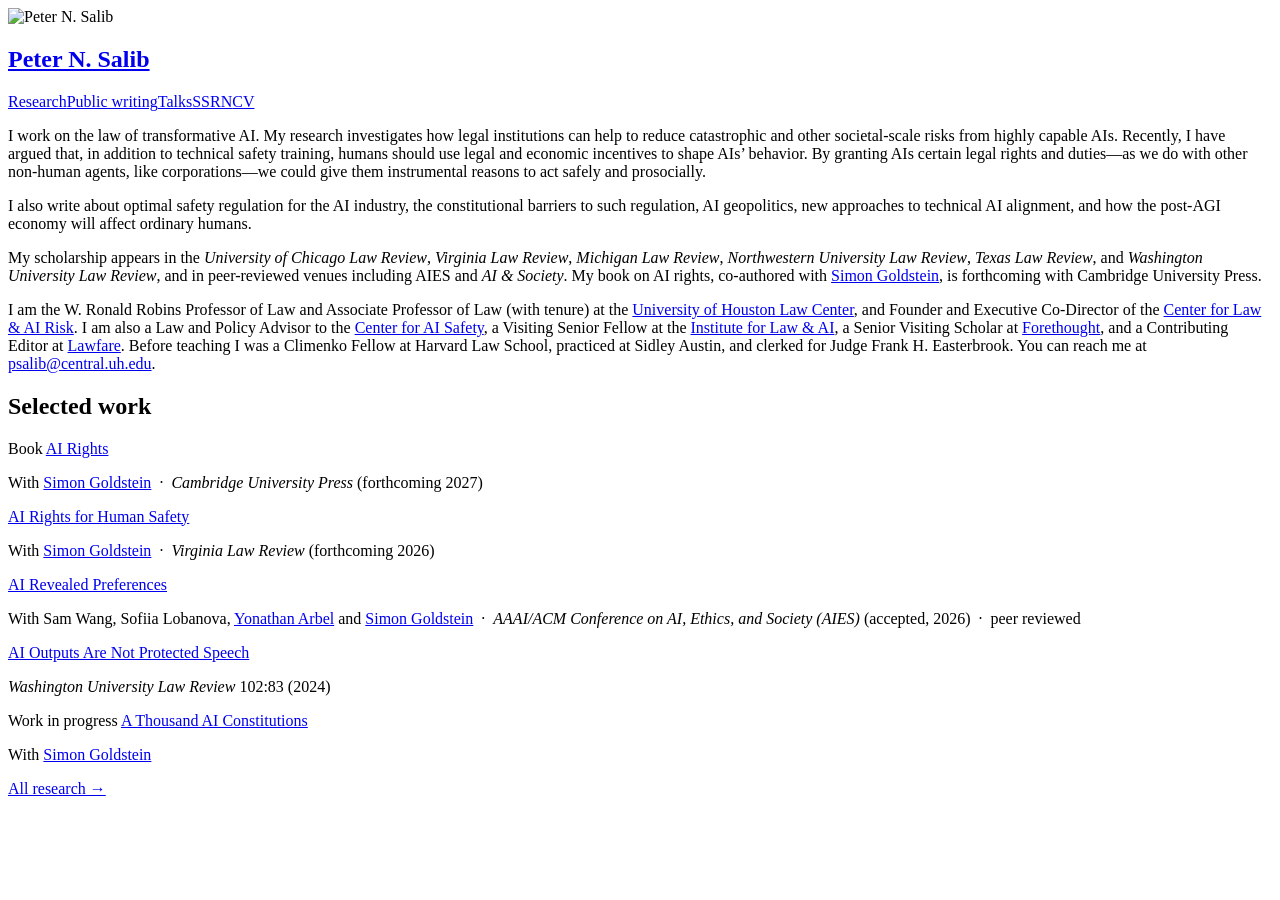
==== public/home/index.html @ 967a2e2e "Write out full journal names on landing page Co-Authored-By: Claude Fable 5 <noreply@anthropic.com>" ====
<!doctype html>
<html lang="en">
<head>
<meta charset="utf-8">
<meta name="viewport" content="width=device-width, initial-scale=1">
<title>Peter N. Salib</title>
<meta name="description" content="Peter N. Salib works on the law of transformative AI: the design of AI regulation, the constitutional barriers to it, empirical work on how AI systems respond to incentives, and legal rights and liability for AI agents. W. Ronald Robins Professor of Law, University of Houston.">
<meta property="og:title" content="Peter N. Salib">
<meta property="og:description" content="Peter N. Salib works on the law of transformative AI: the design of AI regulation, the constitutional barriers to it, empirical work on how AI systems respond to incentives, and legal rights and liability for AI agents. W. Ronald Robins Professor of Law, University of Houston.">
<meta property="og:type" content="profile">
<meta property="og:image" content="https://peternsalib.com/og-image.jpg">
<meta property="og:url" content="https://peternsalib.com/">
<meta name="twitter:card" content="summary_large_image">
<link rel="canonical" href="https://peternsalib.com/">
<link rel="stylesheet" href="/style.css">
<link rel="icon" href="/favicon.svg" type="image/svg+xml">
<link rel="icon" href="/favicon.png" sizes="64x64" type="image/png">
<link rel="apple-touch-icon" href="/apple-touch-icon.png">
<script type="application/ld+json">{"@context": "https://schema.org", "@type": "Person", "name": "Peter N. Salib", "url": "https://peternsalib.com", "email": "psalib@central.uh.edu", "jobTitle": "W. Ronald Robins Professor of Law", "affiliation": {"@type": "Organization", "name": "University of Houston Law Center"}, "sameAs": ["https://papers.ssrn.com/sol3/cf_dev/AbsByAuth.cfm?per_id=2495884", "https://scholar.google.com/citations?user=AVOf_jsAAAAJ", "https://www.lawfaremedia.org/contributors/psalib"]}</script>
</head>
<body>
<div class="shell">
  <aside class="rail">
    <img class="portrait" src="/headshot.jpg" alt="Peter N. Salib" width="172" height="172">
    <h1 class="brand"><a href="/">Peter N. Salib</a></h1>
    <nav><a href="/research/">Research</a><a href="/writing/">Public writing</a><a href="/talks/">Talks</a><a href="https://papers.ssrn.com/sol3/cf_dev/AbsByAuth.cfm?per_id=2495884" target="_blank" rel="noopener">SSRN</a><a href="/cv.pdf" target="_blank" rel="noopener">CV</a></nav>
  </aside>
  <main>
<section class="intro">
<p>I work on the law of transformative AI. My research investigates how legal institutions can help to reduce catastrophic and other societal-scale risks from highly capable AIs. Recently, I have argued that, in addition to technical safety training, humans should use legal and economic incentives to shape AIs&rsquo; behavior. By granting AIs certain legal rights and duties&mdash;as we do with other non-human agents, like corporations&mdash;we could give them instrumental reasons to act safely and prosocially.</p>
<p>I also write about optimal safety regulation for the AI industry, the constitutional barriers to such regulation, AI geopolitics, new approaches to technical AI alignment, and how the post-AGI economy will affect ordinary humans.</p>
<p>My scholarship appears in the <em>University of Chicago Law Review</em>, <em>Virginia Law Review</em>, <em>Michigan Law Review</em>, <em>Northwestern University Law Review</em>, <em>Texas Law Review</em>, and <em>Washington University Law Review</em>, and in peer-reviewed venues including AIES and <em>AI &amp; Society</em>. My book on AI rights, co-authored with <a href="https://simondgoldstein.com" target="_blank" rel="noopener">Simon Goldstein</a>, is forthcoming with Cambridge University Press.</p>
<p>I am the W. Ronald Robins Professor of Law and Associate Professor of Law (with tenure) at the <a href="https://www.law.uh.edu/faculty/main.asp?PID=6428" target="_blank" rel="noopener">University of Houston Law Center</a>, and Founder and Executive Co-Director of the <a href="https://clair-ai.org" target="_blank" rel="noopener">Center for Law &amp; AI Risk</a>. I am also a Law and Policy Advisor to the <a href="https://safe.ai" target="_blank" rel="noopener">Center for AI Safety</a>, a Visiting Senior Fellow at the <a href="https://law-ai.org" target="_blank" rel="noopener">Institute for Law &amp; AI</a>, a Senior Visiting Scholar at <a href="https://www.forethought.org" target="_blank" rel="noopener">Forethought</a>, and a Contributing Editor at <a href="https://www.lawfaremedia.org/contributors/psalib" target="_blank" rel="noopener">Lawfare</a>. Before teaching I was a Climenko Fellow at Harvard Law School, practiced at Sidley Austin, and clerked for Judge Frank H. Easterbrook. You can reach me at <!--email_off--><a href="mailto:psalib@central.uh.edu">psalib@central.uh.edu</a><!--email_on-->.</p>
</section>
<section>
<h2 class="section">Selected work</h2>
<article class="pub book">
<span class="kind">Book</span>
<span class="t"><a href="https://philpapers.org/rec/GOLARD-4" target="_blank" rel="noopener">AI Rights</a></span>
<p class="meta">With <a href="https://simondgoldstein.com" target="_blank" rel="noopener">Simon Goldstein</a> &nbsp;·&nbsp; <em>Cambridge University Press</em> (forthcoming 2027)</p>
</article>
<article class="pub">
<span class="t"><a href="https://papers.ssrn.com/sol3/papers.cfm?abstract_id=4913167" target="_blank" rel="noopener">AI Rights for Human Safety</a></span>
<p class="meta">With <a href="https://simondgoldstein.com" target="_blank" rel="noopener">Simon Goldstein</a> &nbsp;·&nbsp; <em>Virginia Law Review</em> (forthcoming 2026)</p>
</article>
<article class="pub">
<span class="t"><a href="https://papers.ssrn.com/sol3/papers.cfm?abstract_id=6798118" target="_blank" rel="noopener">AI Revealed Preferences</a></span>
<p class="meta">With Sam Wang, Sofiia Lobanova, <a href="https://battleoftheforms.com" target="_blank" rel="noopener">Yonathan Arbel</a> and <a href="https://simondgoldstein.com" target="_blank" rel="noopener">Simon Goldstein</a> &nbsp;·&nbsp; <em>AAAI/ACM Conference on AI, Ethics, and Society (AIES)</em> (accepted, 2026) &nbsp;·&nbsp; peer reviewed</p>
</article>
<article class="pub">
<span class="t"><a href="https://papers.ssrn.com/sol3/papers.cfm?abstract_id=4687558" target="_blank" rel="noopener">AI Outputs Are Not Protected Speech</a></span>
<p class="meta"><em>Washington University Law Review</em> 102:83 (2024)</p>
</article>
<article class="pub">
<span class="kind">Work in progress</span>
<span class="t"><a href="https://philpapers.org/rec/GOLATA-3" target="_blank" rel="noopener">A Thousand AI Constitutions</a></span>
<p class="meta">With <a href="https://simondgoldstein.com" target="_blank" rel="noopener">Simon Goldstein</a></p>
</article>
<p class="more"><a href="/research/">All research →</a></p>
</section>
  </main>
</div>
</body>
</html>
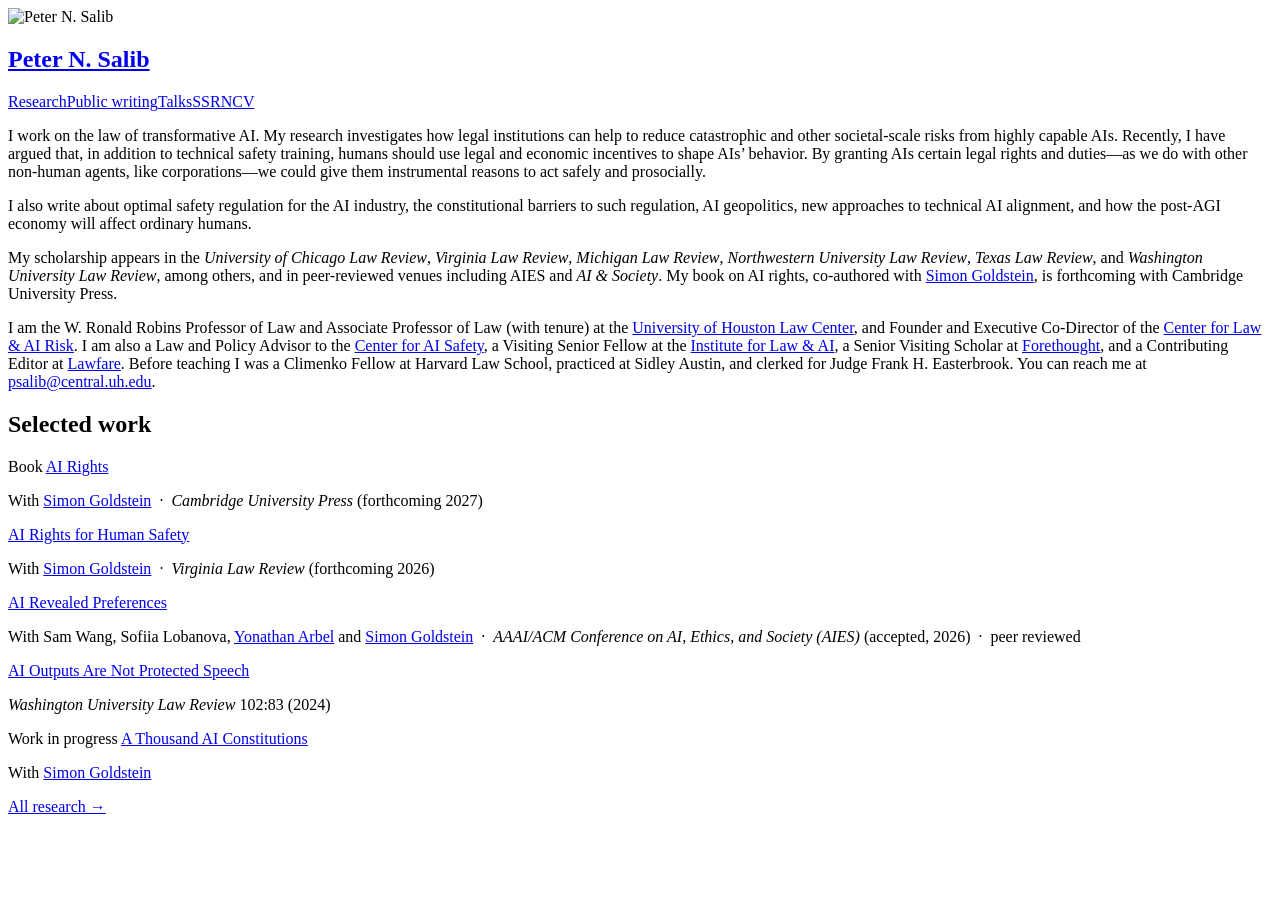
==== commit f2eefbcd: "Add 'among others' to journals sentence Co-Authored-By: Claude Fable 5 <noreply@anthropic.com>" ====
--- a/public/home/index.html
+++ b/public/home/index.html
@@ -29,7 +29,7 @@
 <section class="intro">
 <p>I work on the law of transformative AI. My research investigates how legal institutions can help to reduce catastrophic and other societal-scale risks from highly capable AIs. Recently, I have argued that, in addition to technical safety training, humans should use legal and economic incentives to shape AIs&rsquo; behavior. By granting AIs certain legal rights and duties&mdash;as we do with other non-human agents, like corporations&mdash;we could give them instrumental reasons to act safely and prosocially.</p>
 <p>I also write about optimal safety regulation for the AI industry, the constitutional barriers to such regulation, AI geopolitics, new approaches to technical AI alignment, and how the post-AGI economy will affect ordinary humans.</p>
-<p>My scholarship appears in the <em>University of Chicago Law Review</em>, <em>Virginia Law Review</em>, <em>Michigan Law Review</em>, <em>Northwestern University Law Review</em>, <em>Texas Law Review</em>, and <em>Washington University Law Review</em>, and in peer-reviewed venues including AIES and <em>AI &amp; Society</em>. My book on AI rights, co-authored with <a href="https://simondgoldstein.com" target="_blank" rel="noopener">Simon Goldstein</a>, is forthcoming with Cambridge University Press.</p>
+<p>My scholarship appears in the <em>University of Chicago Law Review</em>, <em>Virginia Law Review</em>, <em>Michigan Law Review</em>, <em>Northwestern University Law Review</em>, <em>Texas Law Review</em>, and <em>Washington University Law Review</em>, among others, and in peer-reviewed venues including AIES and <em>AI &amp; Society</em>. My book on AI rights, co-authored with <a href="https://simondgoldstein.com" target="_blank" rel="noopener">Simon Goldstein</a>, is forthcoming with Cambridge University Press.</p>
 <p>I am the W. Ronald Robins Professor of Law and Associate Professor of Law (with tenure) at the <a href="https://www.law.uh.edu/faculty/main.asp?PID=6428" target="_blank" rel="noopener">University of Houston Law Center</a>, and Founder and Executive Co-Director of the <a href="https://clair-ai.org" target="_blank" rel="noopener">Center for Law &amp; AI Risk</a>. I am also a Law and Policy Advisor to the <a href="https://safe.ai" target="_blank" rel="noopener">Center for AI Safety</a>, a Visiting Senior Fellow at the <a href="https://law-ai.org" target="_blank" rel="noopener">Institute for Law &amp; AI</a>, a Senior Visiting Scholar at <a href="https://www.forethought.org" target="_blank" rel="noopener">Forethought</a>, and a Contributing Editor at <a href="https://www.lawfaremedia.org/contributors/psalib" target="_blank" rel="noopener">Lawfare</a>. Before teaching I was a Climenko Fellow at Harvard Law School, practiced at Sidley Austin, and clerked for Judge Frank H. Easterbrook. You can reach me at <!--email_off--><a href="mailto:psalib@central.uh.edu">psalib@central.uh.edu</a><!--email_on-->.</p>
 </section>
 <section>
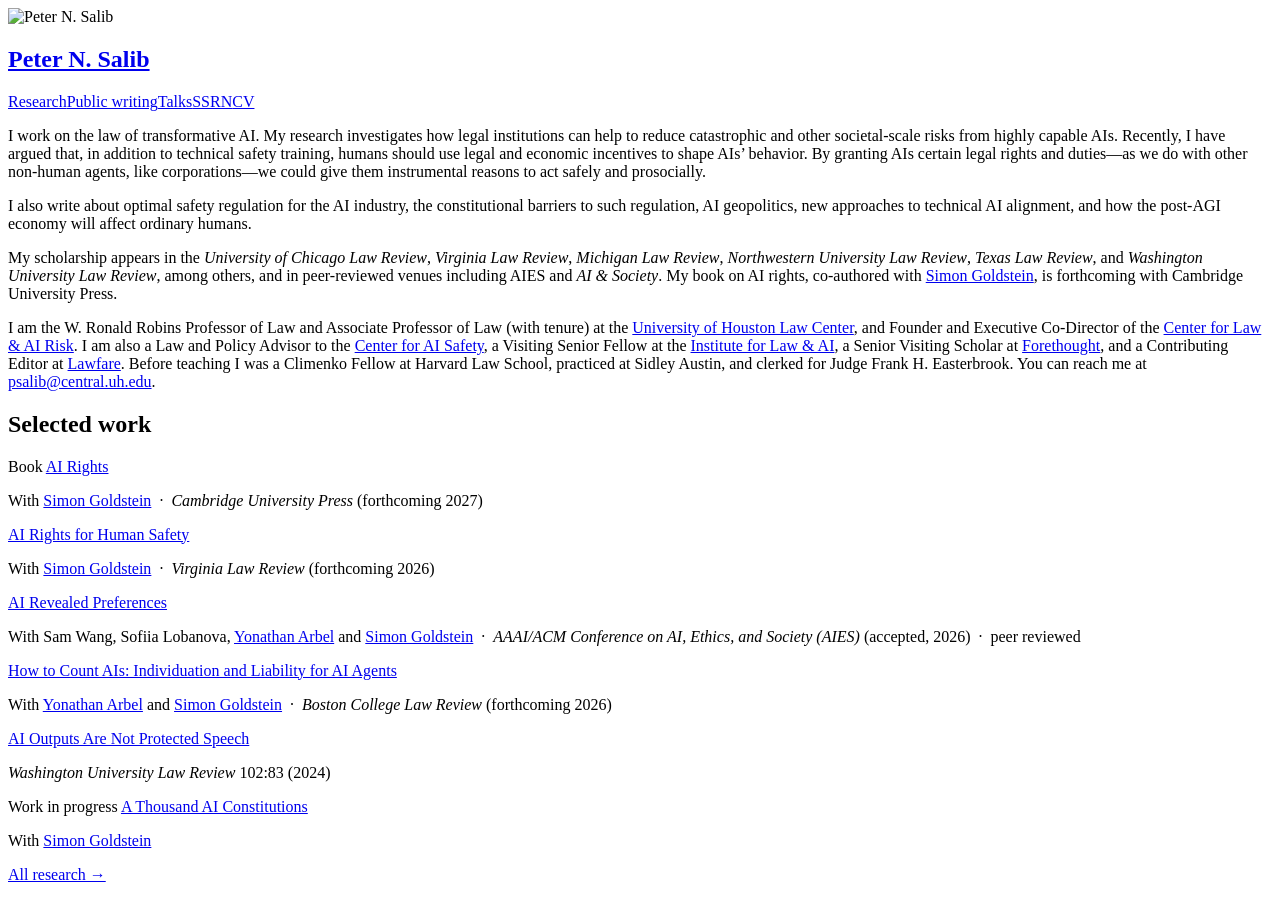
==== commit 0e8d4e72: "Feature How to Count AIs in Selected work Co-Authored-By: Claude Fable 5 <noreply@anthropic.com>" ====
--- a/public/home/index.html
+++ b/public/home/index.html
@@ -48,6 +48,10 @@
 <p class="meta">With Sam Wang, Sofiia Lobanova, <a href="https://battleoftheforms.com" target="_blank" rel="noopener">Yonathan Arbel</a> and <a href="https://simondgoldstein.com" target="_blank" rel="noopener">Simon Goldstein</a> &nbsp;·&nbsp; <em>AAAI/ACM Conference on AI, Ethics, and Society (AIES)</em> (accepted, 2026) &nbsp;·&nbsp; peer reviewed</p>
 </article>
 <article class="pub">
+<span class="t"><a href="https://papers.ssrn.com/sol3/papers.cfm?abstract_id=6273198" target="_blank" rel="noopener">How to Count AIs: Individuation and Liability for AI Agents</a></span>
+<p class="meta">With <a href="https://battleoftheforms.com" target="_blank" rel="noopener">Yonathan Arbel</a> and <a href="https://simondgoldstein.com" target="_blank" rel="noopener">Simon Goldstein</a> &nbsp;·&nbsp; <em>Boston College Law Review</em> (forthcoming 2026)</p>
+</article>
+<article class="pub">
 <span class="t"><a href="https://papers.ssrn.com/sol3/papers.cfm?abstract_id=4687558" target="_blank" rel="noopener">AI Outputs Are Not Protected Speech</a></span>
 <p class="meta"><em>Washington University Law Review</em> 102:83 (2024)</p>
 </article>
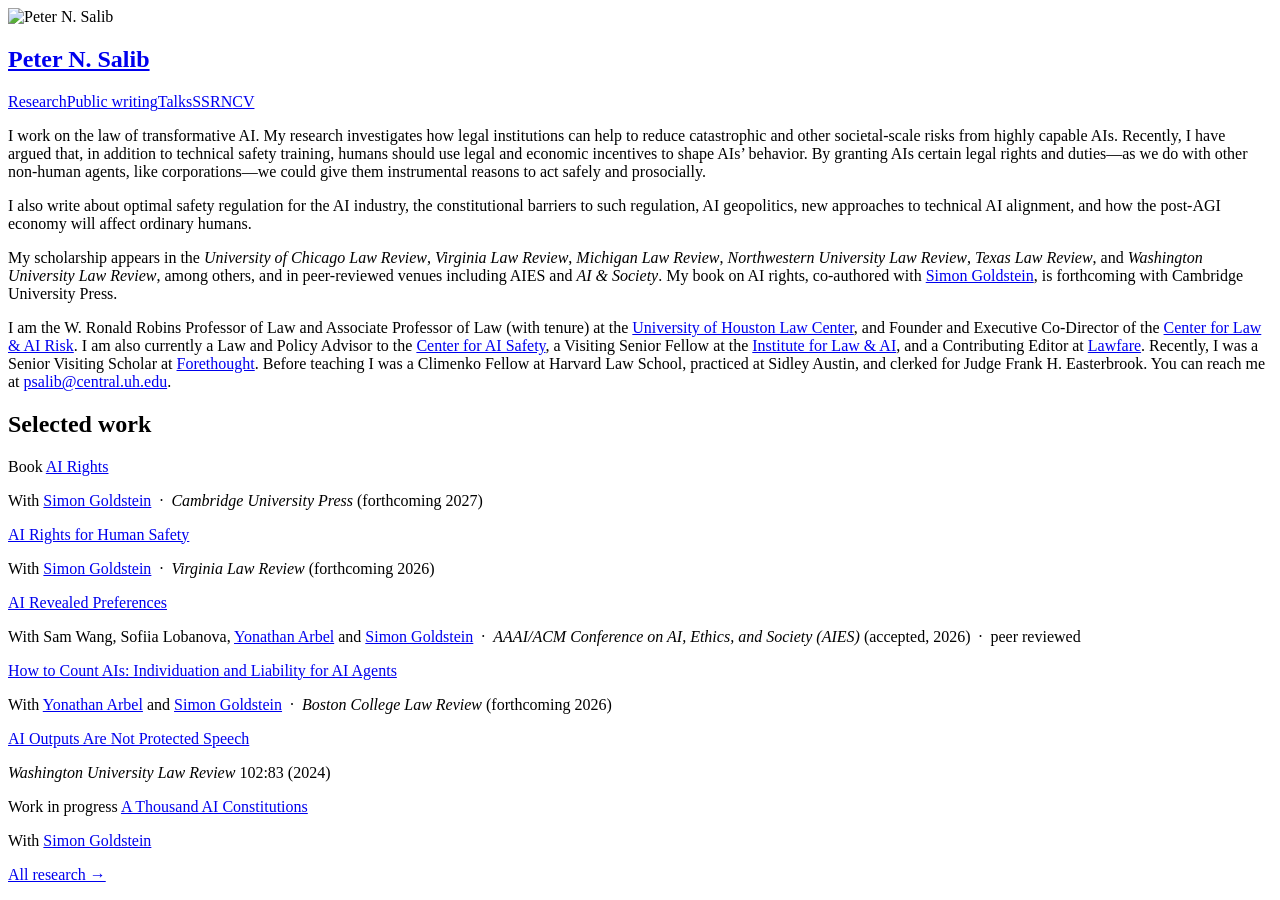
==== commit 57fc96b7: "Move Forethought to a past affiliation in the bio Co-Authored-By: Claude Opus 5 <noreply@anthropic.c" ====
--- a/public/home/index.html
+++ b/public/home/index.html
@@ -30,7 +30,7 @@
 <p>I work on the law of transformative AI. My research investigates how legal institutions can help to reduce catastrophic and other societal-scale risks from highly capable AIs. Recently, I have argued that, in addition to technical safety training, humans should use legal and economic incentives to shape AIs&rsquo; behavior. By granting AIs certain legal rights and duties&mdash;as we do with other non-human agents, like corporations&mdash;we could give them instrumental reasons to act safely and prosocially.</p>
 <p>I also write about optimal safety regulation for the AI industry, the constitutional barriers to such regulation, AI geopolitics, new approaches to technical AI alignment, and how the post-AGI economy will affect ordinary humans.</p>
 <p>My scholarship appears in the <em>University of Chicago Law Review</em>, <em>Virginia Law Review</em>, <em>Michigan Law Review</em>, <em>Northwestern University Law Review</em>, <em>Texas Law Review</em>, and <em>Washington University Law Review</em>, among others, and in peer-reviewed venues including AIES and <em>AI &amp; Society</em>. My book on AI rights, co-authored with <a href="https://simondgoldstein.com" target="_blank" rel="noopener">Simon Goldstein</a>, is forthcoming with Cambridge University Press.</p>
-<p>I am the W. Ronald Robins Professor of Law and Associate Professor of Law (with tenure) at the <a href="https://www.law.uh.edu/faculty/main.asp?PID=6428" target="_blank" rel="noopener">University of Houston Law Center</a>, and Founder and Executive Co-Director of the <a href="https://clair-ai.org" target="_blank" rel="noopener">Center for Law &amp; AI Risk</a>. I am also a Law and Policy Advisor to the <a href="https://safe.ai" target="_blank" rel="noopener">Center for AI Safety</a>, a Visiting Senior Fellow at the <a href="https://law-ai.org" target="_blank" rel="noopener">Institute for Law &amp; AI</a>, a Senior Visiting Scholar at <a href="https://www.forethought.org" target="_blank" rel="noopener">Forethought</a>, and a Contributing Editor at <a href="https://www.lawfaremedia.org/contributors/psalib" target="_blank" rel="noopener">Lawfare</a>. Before teaching I was a Climenko Fellow at Harvard Law School, practiced at Sidley Austin, and clerked for Judge Frank H. Easterbrook. You can reach me at <!--email_off--><a href="mailto:psalib@central.uh.edu">psalib@central.uh.edu</a><!--email_on-->.</p>
+<p>I am the W. Ronald Robins Professor of Law and Associate Professor of Law (with tenure) at the <a href="https://www.law.uh.edu/faculty/main.asp?PID=6428" target="_blank" rel="noopener">University of Houston Law Center</a>, and Founder and Executive Co-Director of the <a href="https://clair-ai.org" target="_blank" rel="noopener">Center for Law &amp; AI Risk</a>. I am also currently a Law and Policy Advisor to the <a href="https://safe.ai" target="_blank" rel="noopener">Center for AI Safety</a>, a Visiting Senior Fellow at the <a href="https://law-ai.org" target="_blank" rel="noopener">Institute for Law &amp; AI</a>, and a Contributing Editor at <a href="https://www.lawfaremedia.org/contributors/psalib" target="_blank" rel="noopener">Lawfare</a>. Recently, I was a Senior Visiting Scholar at <a href="https://www.forethought.org" target="_blank" rel="noopener">Forethought</a>. Before teaching I was a Climenko Fellow at Harvard Law School, practiced at Sidley Austin, and clerked for Judge Frank H. Easterbrook. You can reach me at <!--email_off--><a href="mailto:psalib@central.uh.edu">psalib@central.uh.edu</a><!--email_on-->.</p>
 </section>
 <section>
 <h2 class="section">Selected work</h2>
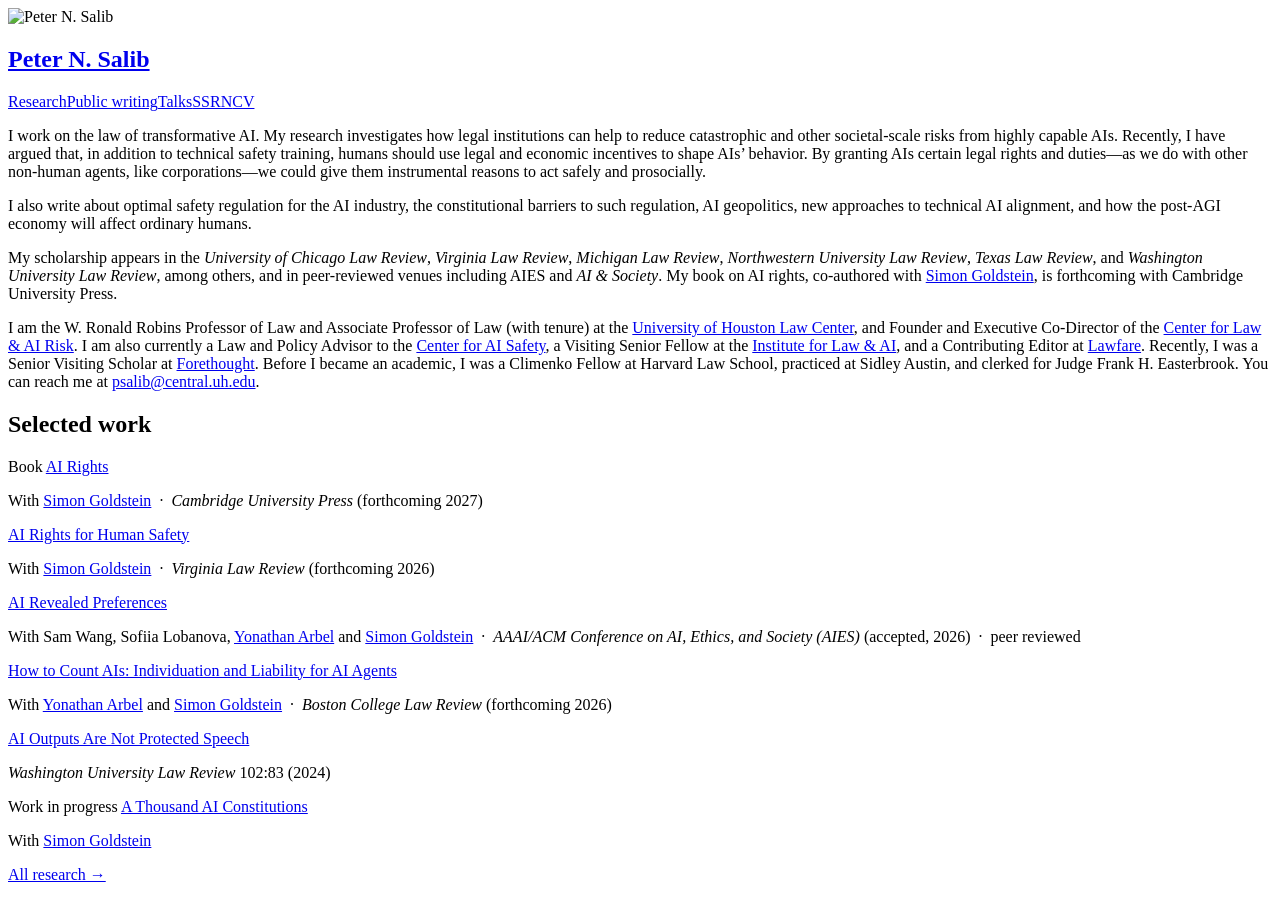
==== commit 8b96ea3a: "Reword the pre-academic sentence in the bio Co-Authored-By: Claude Opus 5 <noreply@anthropic.com>" ====
--- a/public/home/index.html
+++ b/public/home/index.html
@@ -30,7 +30,7 @@
 <p>I work on the law of transformative AI. My research investigates how legal institutions can help to reduce catastrophic and other societal-scale risks from highly capable AIs. Recently, I have argued that, in addition to technical safety training, humans should use legal and economic incentives to shape AIs&rsquo; behavior. By granting AIs certain legal rights and duties&mdash;as we do with other non-human agents, like corporations&mdash;we could give them instrumental reasons to act safely and prosocially.</p>
 <p>I also write about optimal safety regulation for the AI industry, the constitutional barriers to such regulation, AI geopolitics, new approaches to technical AI alignment, and how the post-AGI economy will affect ordinary humans.</p>
 <p>My scholarship appears in the <em>University of Chicago Law Review</em>, <em>Virginia Law Review</em>, <em>Michigan Law Review</em>, <em>Northwestern University Law Review</em>, <em>Texas Law Review</em>, and <em>Washington University Law Review</em>, among others, and in peer-reviewed venues including AIES and <em>AI &amp; Society</em>. My book on AI rights, co-authored with <a href="https://simondgoldstein.com" target="_blank" rel="noopener">Simon Goldstein</a>, is forthcoming with Cambridge University Press.</p>
-<p>I am the W. Ronald Robins Professor of Law and Associate Professor of Law (with tenure) at the <a href="https://www.law.uh.edu/faculty/main.asp?PID=6428" target="_blank" rel="noopener">University of Houston Law Center</a>, and Founder and Executive Co-Director of the <a href="https://clair-ai.org" target="_blank" rel="noopener">Center for Law &amp; AI Risk</a>. I am also currently a Law and Policy Advisor to the <a href="https://safe.ai" target="_blank" rel="noopener">Center for AI Safety</a>, a Visiting Senior Fellow at the <a href="https://law-ai.org" target="_blank" rel="noopener">Institute for Law &amp; AI</a>, and a Contributing Editor at <a href="https://www.lawfaremedia.org/contributors/psalib" target="_blank" rel="noopener">Lawfare</a>. Recently, I was a Senior Visiting Scholar at <a href="https://www.forethought.org" target="_blank" rel="noopener">Forethought</a>. Before teaching I was a Climenko Fellow at Harvard Law School, practiced at Sidley Austin, and clerked for Judge Frank H. Easterbrook. You can reach me at <!--email_off--><a href="mailto:psalib@central.uh.edu">psalib@central.uh.edu</a><!--email_on-->.</p>
+<p>I am the W. Ronald Robins Professor of Law and Associate Professor of Law (with tenure) at the <a href="https://www.law.uh.edu/faculty/main.asp?PID=6428" target="_blank" rel="noopener">University of Houston Law Center</a>, and Founder and Executive Co-Director of the <a href="https://clair-ai.org" target="_blank" rel="noopener">Center for Law &amp; AI Risk</a>. I am also currently a Law and Policy Advisor to the <a href="https://safe.ai" target="_blank" rel="noopener">Center for AI Safety</a>, a Visiting Senior Fellow at the <a href="https://law-ai.org" target="_blank" rel="noopener">Institute for Law &amp; AI</a>, and a Contributing Editor at <a href="https://www.lawfaremedia.org/contributors/psalib" target="_blank" rel="noopener">Lawfare</a>. Recently, I was a Senior Visiting Scholar at <a href="https://www.forethought.org" target="_blank" rel="noopener">Forethought</a>. Before I became an academic, I was a Climenko Fellow at Harvard Law School, practiced at Sidley Austin, and clerked for Judge Frank H. Easterbrook. You can reach me at <!--email_off--><a href="mailto:psalib@central.uh.edu">psalib@central.uh.edu</a><!--email_on-->.</p>
 </section>
 <section>
 <h2 class="section">Selected work</h2>
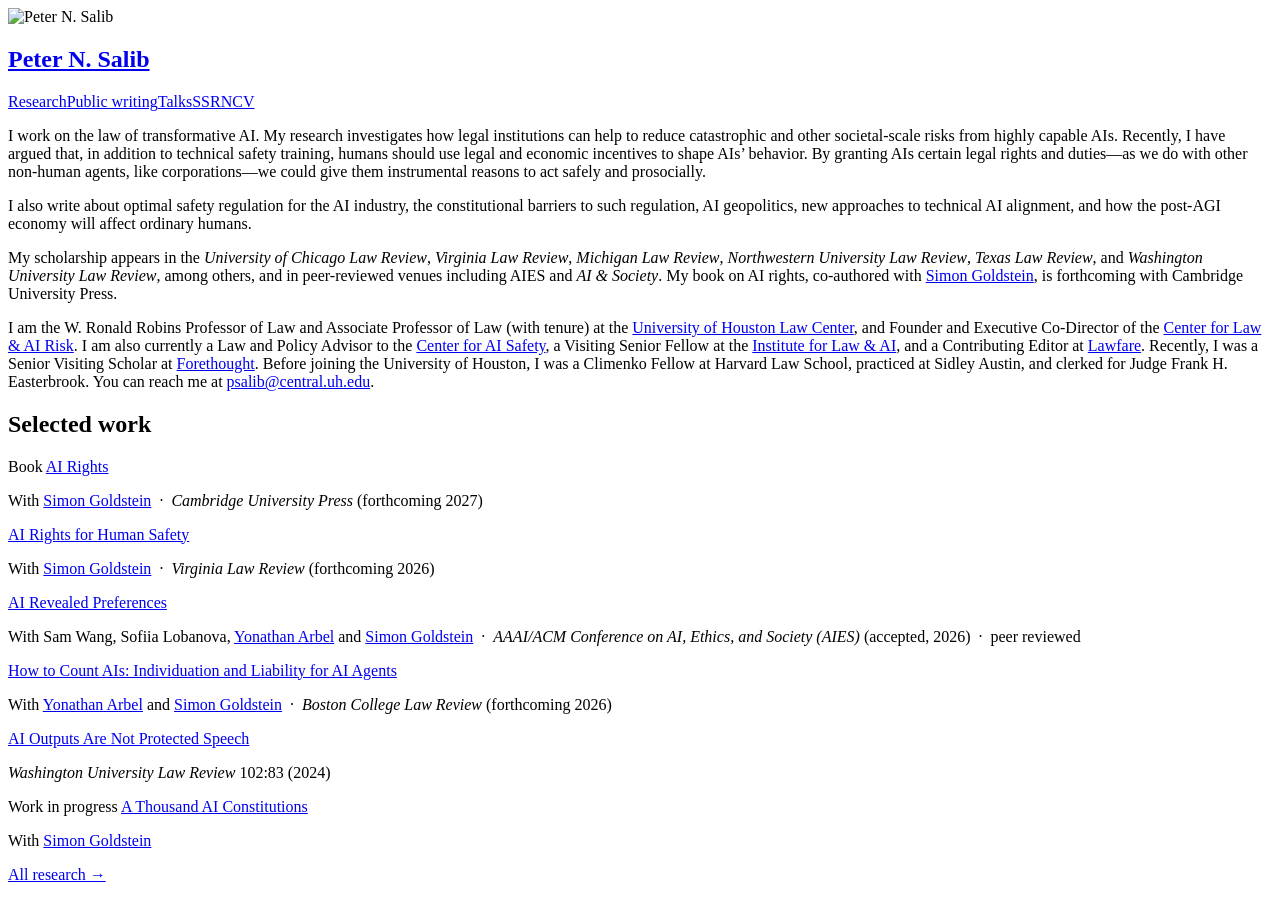
==== commit 0ab15f36: "Bio: fix chronology of Climenko fellowship The Climenko Fellowship is itself an academic job, so "be" ====
--- a/public/home/index.html
+++ b/public/home/index.html
@@ -30,7 +30,7 @@
 <p>I work on the law of transformative AI. My research investigates how legal institutions can help to reduce catastrophic and other societal-scale risks from highly capable AIs. Recently, I have argued that, in addition to technical safety training, humans should use legal and economic incentives to shape AIs&rsquo; behavior. By granting AIs certain legal rights and duties&mdash;as we do with other non-human agents, like corporations&mdash;we could give them instrumental reasons to act safely and prosocially.</p>
 <p>I also write about optimal safety regulation for the AI industry, the constitutional barriers to such regulation, AI geopolitics, new approaches to technical AI alignment, and how the post-AGI economy will affect ordinary humans.</p>
 <p>My scholarship appears in the <em>University of Chicago Law Review</em>, <em>Virginia Law Review</em>, <em>Michigan Law Review</em>, <em>Northwestern University Law Review</em>, <em>Texas Law Review</em>, and <em>Washington University Law Review</em>, among others, and in peer-reviewed venues including AIES and <em>AI &amp; Society</em>. My book on AI rights, co-authored with <a href="https://simondgoldstein.com" target="_blank" rel="noopener">Simon Goldstein</a>, is forthcoming with Cambridge University Press.</p>
-<p>I am the W. Ronald Robins Professor of Law and Associate Professor of Law (with tenure) at the <a href="https://www.law.uh.edu/faculty/main.asp?PID=6428" target="_blank" rel="noopener">University of Houston Law Center</a>, and Founder and Executive Co-Director of the <a href="https://clair-ai.org" target="_blank" rel="noopener">Center for Law &amp; AI Risk</a>. I am also currently a Law and Policy Advisor to the <a href="https://safe.ai" target="_blank" rel="noopener">Center for AI Safety</a>, a Visiting Senior Fellow at the <a href="https://law-ai.org" target="_blank" rel="noopener">Institute for Law &amp; AI</a>, and a Contributing Editor at <a href="https://www.lawfaremedia.org/contributors/psalib" target="_blank" rel="noopener">Lawfare</a>. Recently, I was a Senior Visiting Scholar at <a href="https://www.forethought.org" target="_blank" rel="noopener">Forethought</a>. Before I became an academic, I was a Climenko Fellow at Harvard Law School, practiced at Sidley Austin, and clerked for Judge Frank H. Easterbrook. You can reach me at <!--email_off--><a href="mailto:psalib@central.uh.edu">psalib@central.uh.edu</a><!--email_on-->.</p>
+<p>I am the W. Ronald Robins Professor of Law and Associate Professor of Law (with tenure) at the <a href="https://www.law.uh.edu/faculty/main.asp?PID=6428" target="_blank" rel="noopener">University of Houston Law Center</a>, and Founder and Executive Co-Director of the <a href="https://clair-ai.org" target="_blank" rel="noopener">Center for Law &amp; AI Risk</a>. I am also currently a Law and Policy Advisor to the <a href="https://safe.ai" target="_blank" rel="noopener">Center for AI Safety</a>, a Visiting Senior Fellow at the <a href="https://law-ai.org" target="_blank" rel="noopener">Institute for Law &amp; AI</a>, and a Contributing Editor at <a href="https://www.lawfaremedia.org/contributors/psalib" target="_blank" rel="noopener">Lawfare</a>. Recently, I was a Senior Visiting Scholar at <a href="https://www.forethought.org" target="_blank" rel="noopener">Forethought</a>. Before joining the University of Houston, I was a Climenko Fellow at Harvard Law School, practiced at Sidley Austin, and clerked for Judge Frank H. Easterbrook. You can reach me at <!--email_off--><a href="mailto:psalib@central.uh.edu">psalib@central.uh.edu</a><!--email_on-->.</p>
 </section>
 <section>
 <h2 class="section">Selected work</h2>
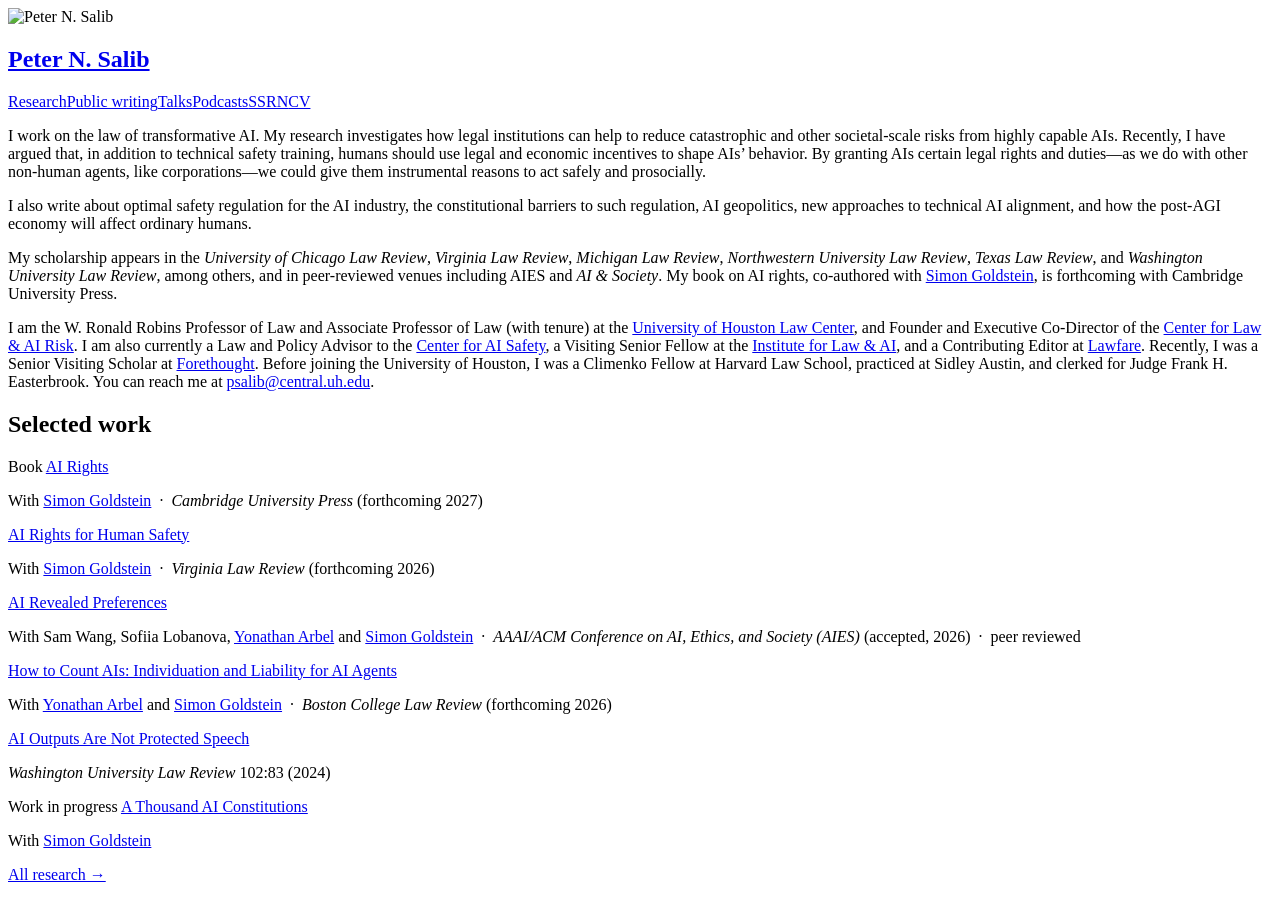
==== commit 8014f740: "Add Podcasts page, split podcast appearances out of media Six podcast appearances now live at /podca" ====
--- a/public/home/index.html
+++ b/public/home/index.html
@@ -23,7 +23,7 @@
   <aside class="rail">
     <img class="portrait" src="/headshot.jpg" alt="Peter N. Salib" width="172" height="172">
     <h1 class="brand"><a href="/">Peter N. Salib</a></h1>
-    <nav><a href="/research/">Research</a><a href="/writing/">Public writing</a><a href="/talks/">Talks</a><a href="https://papers.ssrn.com/sol3/cf_dev/AbsByAuth.cfm?per_id=2495884" target="_blank" rel="noopener">SSRN</a><a href="/cv.pdf" target="_blank" rel="noopener">CV</a></nav>
+    <nav><a href="/research/">Research</a><a href="/writing/">Public writing</a><a href="/talks/">Talks</a><a href="/podcasts/">Podcasts</a><a href="https://papers.ssrn.com/sol3/cf_dev/AbsByAuth.cfm?per_id=2495884" target="_blank" rel="noopener">SSRN</a><a href="/cv.pdf" target="_blank" rel="noopener">CV</a></nav>
   </aside>
   <main>
 <section class="intro">
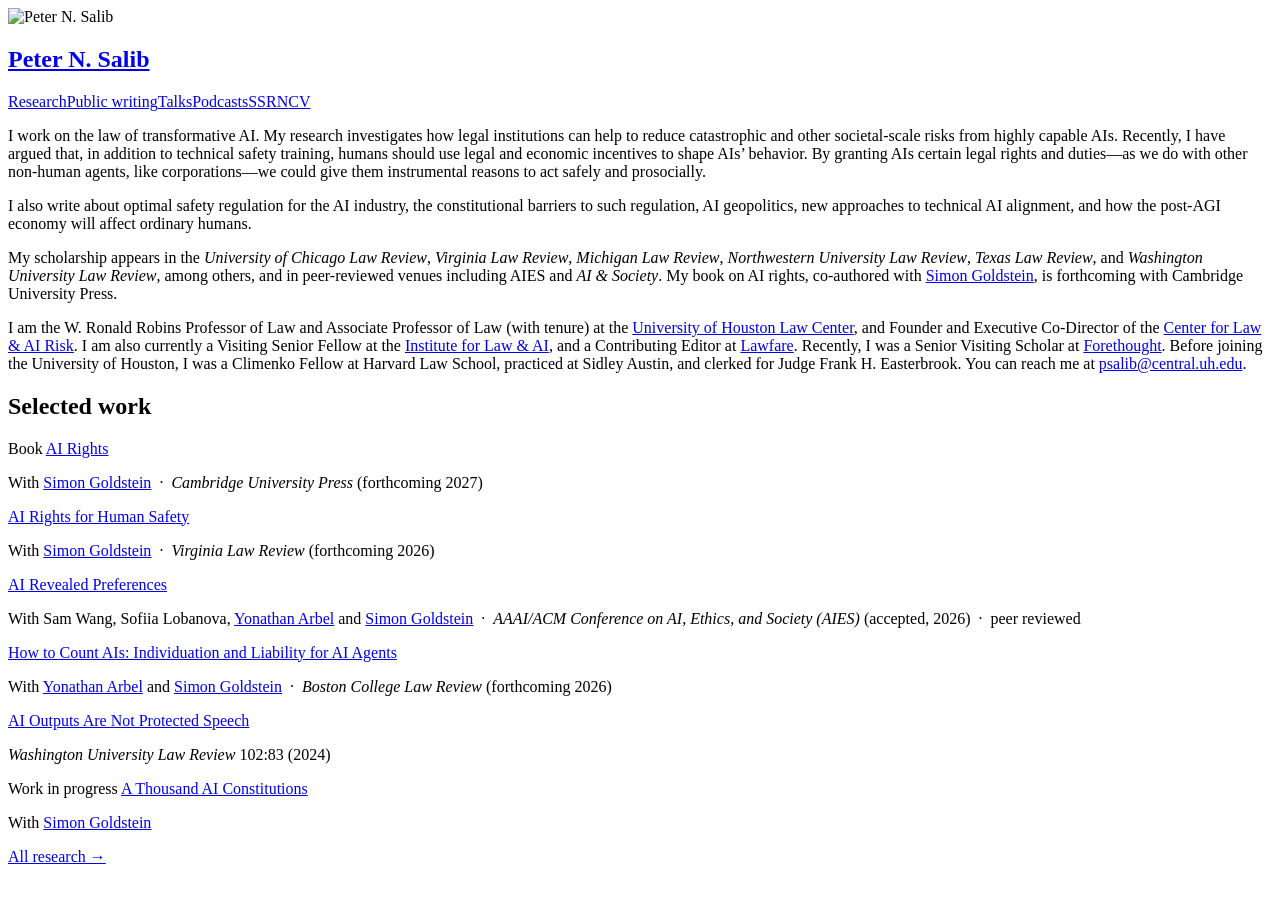
==== commit 7d01764b: "Remove Center for AI Safety advisor role from bio and CV; refresh CV PDF The two 2023 talks hosted b" ====
--- a/public/home/index.html
+++ b/public/home/index.html
@@ -30,7 +30,7 @@
 <p>I work on the law of transformative AI. My research investigates how legal institutions can help to reduce catastrophic and other societal-scale risks from highly capable AIs. Recently, I have argued that, in addition to technical safety training, humans should use legal and economic incentives to shape AIs&rsquo; behavior. By granting AIs certain legal rights and duties&mdash;as we do with other non-human agents, like corporations&mdash;we could give them instrumental reasons to act safely and prosocially.</p>
 <p>I also write about optimal safety regulation for the AI industry, the constitutional barriers to such regulation, AI geopolitics, new approaches to technical AI alignment, and how the post-AGI economy will affect ordinary humans.</p>
 <p>My scholarship appears in the <em>University of Chicago Law Review</em>, <em>Virginia Law Review</em>, <em>Michigan Law Review</em>, <em>Northwestern University Law Review</em>, <em>Texas Law Review</em>, and <em>Washington University Law Review</em>, among others, and in peer-reviewed venues including AIES and <em>AI &amp; Society</em>. My book on AI rights, co-authored with <a href="https://simondgoldstein.com" target="_blank" rel="noopener">Simon Goldstein</a>, is forthcoming with Cambridge University Press.</p>
-<p>I am the W. Ronald Robins Professor of Law and Associate Professor of Law (with tenure) at the <a href="https://www.law.uh.edu/faculty/main.asp?PID=6428" target="_blank" rel="noopener">University of Houston Law Center</a>, and Founder and Executive Co-Director of the <a href="https://clair-ai.org" target="_blank" rel="noopener">Center for Law &amp; AI Risk</a>. I am also currently a Law and Policy Advisor to the <a href="https://safe.ai" target="_blank" rel="noopener">Center for AI Safety</a>, a Visiting Senior Fellow at the <a href="https://law-ai.org" target="_blank" rel="noopener">Institute for Law &amp; AI</a>, and a Contributing Editor at <a href="https://www.lawfaremedia.org/contributors/psalib" target="_blank" rel="noopener">Lawfare</a>. Recently, I was a Senior Visiting Scholar at <a href="https://www.forethought.org" target="_blank" rel="noopener">Forethought</a>. Before joining the University of Houston, I was a Climenko Fellow at Harvard Law School, practiced at Sidley Austin, and clerked for Judge Frank H. Easterbrook. You can reach me at <!--email_off--><a href="mailto:psalib@central.uh.edu">psalib@central.uh.edu</a><!--email_on-->.</p>
+<p>I am the W. Ronald Robins Professor of Law and Associate Professor of Law (with tenure) at the <a href="https://www.law.uh.edu/faculty/main.asp?PID=6428" target="_blank" rel="noopener">University of Houston Law Center</a>, and Founder and Executive Co-Director of the <a href="https://clair-ai.org" target="_blank" rel="noopener">Center for Law &amp; AI Risk</a>. I am also currently a Visiting Senior Fellow at the <a href="https://law-ai.org" target="_blank" rel="noopener">Institute for Law &amp; AI</a>, and a Contributing Editor at <a href="https://www.lawfaremedia.org/contributors/psalib" target="_blank" rel="noopener">Lawfare</a>. Recently, I was a Senior Visiting Scholar at <a href="https://www.forethought.org" target="_blank" rel="noopener">Forethought</a>. Before joining the University of Houston, I was a Climenko Fellow at Harvard Law School, practiced at Sidley Austin, and clerked for Judge Frank H. Easterbrook. You can reach me at <!--email_off--><a href="mailto:psalib@central.uh.edu">psalib@central.uh.edu</a><!--email_on-->.</p>
 </section>
 <section>
 <h2 class="section">Selected work</h2>
